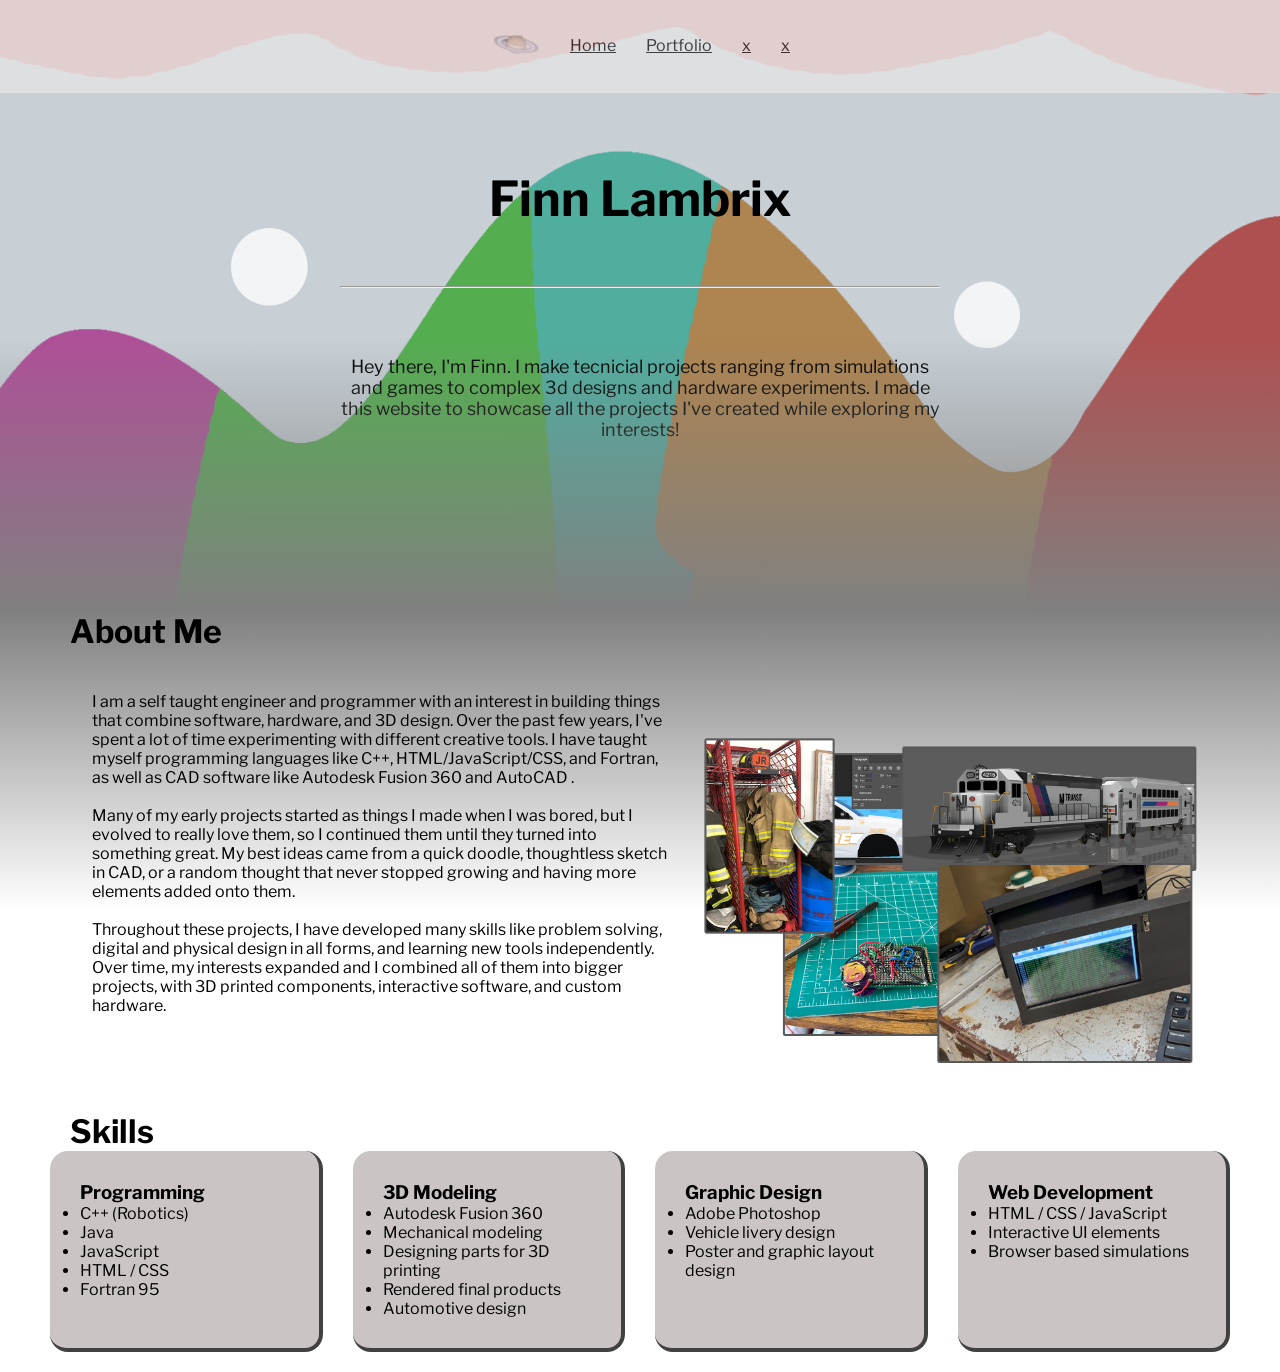
==== index.html @ 9bc8697d "Initial commit" ====
<!DOCTYPE html>
<html>
<head>
<title>Finn Lambrix</title>
  <meta name="viewport" content="width=device-width, initial-scale=1">
  <link href="mainStyle.css" rel="stylesheet">
  <link href="https://fonts.googleapis.com/css2?family=Libre+Franklin:wght@500&display=swap" rel="stylesheet">
  <link rel="icon" type="image/x-icon" href="media/saturn_logo.png">

  <style>
    html, body {
      overflow-x: hidden; 
      max-width: 100%;
      margin: 0;
      padding: 0;
    }

    h1.thick {
      font-weight: bold;
    } 

.image-container {
  width: 100%;
  height: auto;
  position: relative;
  overflow: hidden;
}
.image-container img {
  width: 100%;
  height: auto;
  object-fit: cover;
}
.overlay-text {
  position: absolute;
  top: 50%;
  left: 50%;
  transform: translate(-50%, -50%);
  color: black; 
  text-align: center;
}

.left-text-about {
  width: 50%;                
  margin-right: auto;     
  margin-left: 60px;     
  text-align: left;    
  padding: 20px;
  box-sizing: border-box;
}

.content {
padding-top: 1px;
padding-bottom: 20px;
}

.tabbedOver {
  padding-left: 50px;
}

.sideBySide {
  display: flex;
  flex-wrap: wrap;
  position: relative;
  height: 500px;
}

.sideBySide p {
  margin-top: 60px;
  margin-left: -150px;
}

.tabOver2 {
  margin-left: 50px;
}

.allYourDucksInaRow {
  display: flex;
  flex-wrap: wrap;
  justify-content: center;
  gap: 30px;
  padding: 0 30px;
  box-sizing: border-box;
  
}

.list {
  margin: 0;
  background: rgb(202, 196, 196);
  padding: 30px;
  border-radius: 18px;
  width: 260px;
  flex: 1 1 260px;
  max-width: 100%;
  box-sizing: border-box;
  border-right: 4px solid rgb(66, 65, 65);
  border-bottom: 4px solid rgb(66, 65, 65);
}

.list :not(h3):not(ul) {
  transition: transform 0.15s ease-in-out;
}

.list :hover:not(h3):not(ul) {
  transform: scale(1.05);
}

#collage {
  position: relative;
  transform: scale(0.4);
  transform-origin: top left;
  opacity: 1;
  max-width: 100%;
  margin-left: 55%;
  margin-top: -300px;
}

#contentBottom {
  margin-top: -500px;
}
  </style>
</head>

<body style="font-family: 'Libre Franklin', sans-serif;">

  <div id="uberbar">
    <img src="media/saturn_logo.png" alt="logo">
    <a href="index.html" style="color: black">Home</a>
    <a href="portfolio.html" style="color: black">Portfolio</a>
    <a href="x.html" style="color: black">x</a>
    <a href="x.html" style="color: black">x</a>
  </div>

  <div class="image-container">
    <img src="media/placeholder_background.png" alt="Logo">
    <div id="banner-gradient"></div>

    <div class="overlay-text">
      <h1>Finn Lambrix</h1>
      <br>
      <hr> 
      <br>
      <p>
        Hey there, I'm Finn. I make tecnicial projects ranging from simulations and games to complex 3d designs and hardware experiments. 
        I made this website to showcase all the projects I've created while exploring my interests!
      </p>
    </div>
  </div>

  <div class="content">
    <div id="footer-gradient"></div> 

<div class="sideBySide">
      <h1 class="tabbedOver">About Me</h1>
      <p class="left-text-about">

          I am a self taught engineer and programmer with an interest in building things that combine software, hardware, and 3D design. Over the past few years, I've spent a lot of time experimenting with different creative tools. I have taught myself programming languages like C++, HTML/JavaScript/CSS, and Fortran, as well as CAD software like Autodesk Fusion 360 and AutoCAD .
          <br><br>
          Many of my early projects started as things I made when I was bored, but I evolved to really love them, so I continued them until they turned into something great. My best ideas came from a quick doodle, thoughtless sketch in CAD, or a random thought that never stopped growing and having more elements added onto them. 
          <br><br>
          Throughout these projects, I have developed many skills like problem solving, digital and physical design in all forms, and learning new tools independently. Over time, my interests expanded and I combined all of them into bigger projects, with 3D printed components, interactive software, and custom hardware.
      </p>
      <img id="collage" src="media/aboutcollage3.png" alt="Portfolio, Photo">

</div>
         <h1 class="tabOver2">Skills</h1>
       <div class="allYourDucksInaRow">
       <div class="list">
          <h3>Programming</h3>
            <ul>
              <li>C++ (Robotics)</li>
              <li>Java</li>
              <li>JavaScript</li>
              <li>HTML / CSS</li>
              <li>Fortran 95</li>
            </ul> 
          </div>
            <div class="list">
          <h3>3D Modeling</h3>
<ul>
              <li>Autodesk Fusion 360</li>
              <li>Mechanical modeling</li>
              <li>Designing parts for 3D printing</li>
              <li>Rendered final products</li>
              <li>Automotive design</li>
            </ul> 
          </div>
<div class="list">
          <h3>Graphic Design</h3>
        <ul>
              <li>Adobe Photoshop</li>
              <li>Vehicle livery design</li>
              <li>Poster and graphic layout design</li>
            </ul> 
          </div>
            <div class="list">
          <h3>Web Development</h3>
        <ul>
              <li>HTML / CSS / JavaScript</li>
              <li>Interactive UI elements</li>
              <li>Browser based simulations</li>
            </ul> 

          </div>
      </div>
    </div>
  </div>

 

</body>
</html>
---- mainStyle.css ----
* {
  margin: 0;
  padding: 0;
}

body {
  background-color: transparent;
  position: relative;
  color: #000; 
  font-family: sans-serif;
  margin: 0; 
}



.content {
  background: transparent;
  padding: 20px;
  position: relative;
}




h1 {
  background: none
}

#footer-gradient {
  background: linear-gradient(to bottom, rgba(128, 128, 128, 1), rgba(128, 128, 128, 0));
  position: absolute;
  top: 0;
  left: 0;
  width: 100%;
  height: 300px;
  z-index: 0;
  pointer-events: none;
}

.content > *:not(#footer-gradient) {
  position: relative;
  z-index: 1;
}

#banner-gradient {
  background: linear-gradient(to bottom, rgba(255, 0, 0, 0) 0%, rgba(255, 0, 0, 0) 55%, rgb(128, 128, 128) 100%);
  position: absolute;
  inset: 0;
  z-index: 1;
  pointer-events: none;
}

.image-container {
  position: relative;
  display: block;
}

.image-container img {
  display: block;
  width: 100%;
  height: auto;
}

.overlay-text {
  font-family: 'Libre Franklin', sans-serif;
  position: absolute;
  top: 50%; 
  left: 50%; 
  transform: translate(-50%, -50%); 
  background-color: transparent; 
  color: #000; 
  padding: 10px 20px; 
  font-size: 48px; 
  text-align: center;
}



.overlay-text h1 {
  font-size: 48px;
  margin: 0;
}

.overlay-text p {
  font-size: 18px;
  margin: 10px 0 0 0;
}



img {
  opacity: 0.9;
}


#uberbar {
  border-bottom: 3px solid #e7e7e7;
  background: #e5e5e5;
  opacity: 0.7;
  padding: 20px;
  position: fixed;
  top: 0;
  left: 0;
  z-index: 2000;
  width: 100%;
  box-sizing: border-box;
  text-decoration-line: underline;
  display: flex;
  align-items: center;    
  justify-content: center;
  gap: 30px;         
}


.image-row {
  display: flex;              
  justify-content: space-evenly; 
  align-items: center;        
  margin-top: 20px;
  margin-left: 60px;
}

.image-row img {
  width: 90%;                
  height: auto;       
  border-radius: 16px;
  transition: transform 0.3s;
}

.image-row img:hover {
  transform: scale(1.05);   
  cursor: context-menu;        
}


.centered {
  position: absolute;
  top: 50%;
  left: 50%;
  transform: translate(-50%, -50%);
}



.right-text {
  width: 40%;               
  margin-left: auto;       
  margin-right: 20px;        
  text-align: left;        
  padding: 20px;
  box-sizing: border-box;
}

.left-text {
  width: 50%;
  text-align: left;
  box-sizing: border-box;
  padding: 20px;
}

.left-image {
  width: 40%;               
  margin-right: 60px;        
  padding: 20px;
  box-sizing: border-box;
}


.right-image {
  width: 40%;
  float: right;
  padding: 20px;
  box-sizing: border-box;
}

.left-image {
  width: 40%;
  float: left;
  padding: 20px;
  box-sizing: border-box;
}

.mid-image {
  width: 40%;
  float: middle;
  padding: 20px;
  box-sizing: border-box;
}



body {
  background-color: white;
}


.container {
  letter-spacing: 1px;
  font-size: 18px;
  display: flex;
  align-items: center;
}


#dropdownContent {
  background-color: #f9f9f9;
  margin-top: 10px;
}

.dropdown-box {
  display: flex;
  visibility: hidden;
  opacity: 0;
  position: absolute;
  transition: visibility 0s, opacity 0.2s linear;
  align-items: flex-start;
  justify-content: space-between;
  padding: 20px;
  gap: 20px;
  flex-wrap: nowrap;     
}

.left-content {
  width: 75%;               
}

.right-image {
  width: 20%;             
  height: auto;
  object-fit: cover;
}

.dropdown-toggle:checked + .not-selectable + .dropdown-box {
  visibility: visible;
  opacity: 1;
  position: relative;
}

.dropdown-toggle {
  display: none;
}


.not-selectable {
  -webkit-touch-callout: none;
  -webkit-user-select: none;
  -khtml-user-select: none;
  -moz-user-select: none;
  -ms-user-select: none;
  user-select: none;
}

.slideshow-container {
  position: relative;
  width: 60%;
  height: 600px;
}

.slide {
  position: relative;
  width: 100%;
  height: 100%;
  display: none;
}

.slide:first-child {
  display: block;
}

.slide img {
  width: 100%;
  height: 100%;
  object-fit: contain;
}

.prev, .next {
  position: absolute;
  top: 50%;
  transform: translateY(-50%);
  width: auto;
  padding: calc(16px * 0.6); 
  font-size: calc(24px); 
  color: black;
  font-weight: bold;
  transition: 0.5s ease;
  border-radius: 0 3px 3px 0;
  cursor: pointer;
  margin-top: calc(-22px * 0.5); 
}

.next {
  right: 0;
  border-radius: 3px 0 0 3px;
}


/* FROM HERE DOWN IS MY BAD WAY OF STORING HIDDEN BOX STUFF*/
#toggleDropdownGD:not(:checked) ~ label .label-expanded {
  display: none;
}

#toggleDropdownGD:checked ~ label .label-collapsed {
  display: none;
}

#toggleDropdownGD:checked ~ label .label-expanded {
  display: inline;
}

#toggleDropdownDISMOD:not(:checked) ~ label .label-expanded {
  display: none;
}

#toggleDropdownDISMOD:checked ~ label .label-collapsed {
  display: none;
}

#toggleDropdownDISMOD:checked ~ label .label-expanded {
  display: inline;
}

#toggleDropdownRBLXM:not(:checked) ~ label .label-expanded {
  display: none;
}

#toggleDropdownRBLXM:checked ~ label .label-collapsed {
  display: none;
}

#toggleDropdownRBLXM:checked ~ label .label-expanded {
  display: inline;
}

#toggleDropdownRBLXR:not(:checked) ~ label .label-expanded {
  display: none;
}

#toggleDropdownRBLXR:checked ~ label .label-collapsed {
  display: none;
}

#toggleDropdownRBLXR:checked ~ label .label-expanded {
  display: inline;
}



#toggleDropdown001:not(:checked) ~ label .label-expanded {
  display: none;
}
#toggleDropdown001:checked ~ label .label-collapsed {
  display: none;
}
#toggleDropdown001:checked ~ label .label-expanded {
  display: inline;
}

#toggleDropdown002:not(:checked) ~ label .label-expanded {
  display: none;
}
#toggleDropdown002:checked ~ label .label-collapsed {
  display: none;
}
#toggleDropdown002:checked ~ label .label-expanded {
  display: inline;
}

#toggleDropdown003:not(:checked) ~ label .label-expanded {
  display: none;
}
#toggleDropdown003:checked ~ label .label-collapsed {
  display: none;
}
#toggleDropdown003:checked ~ label .label-expanded {
  display: inline;
}
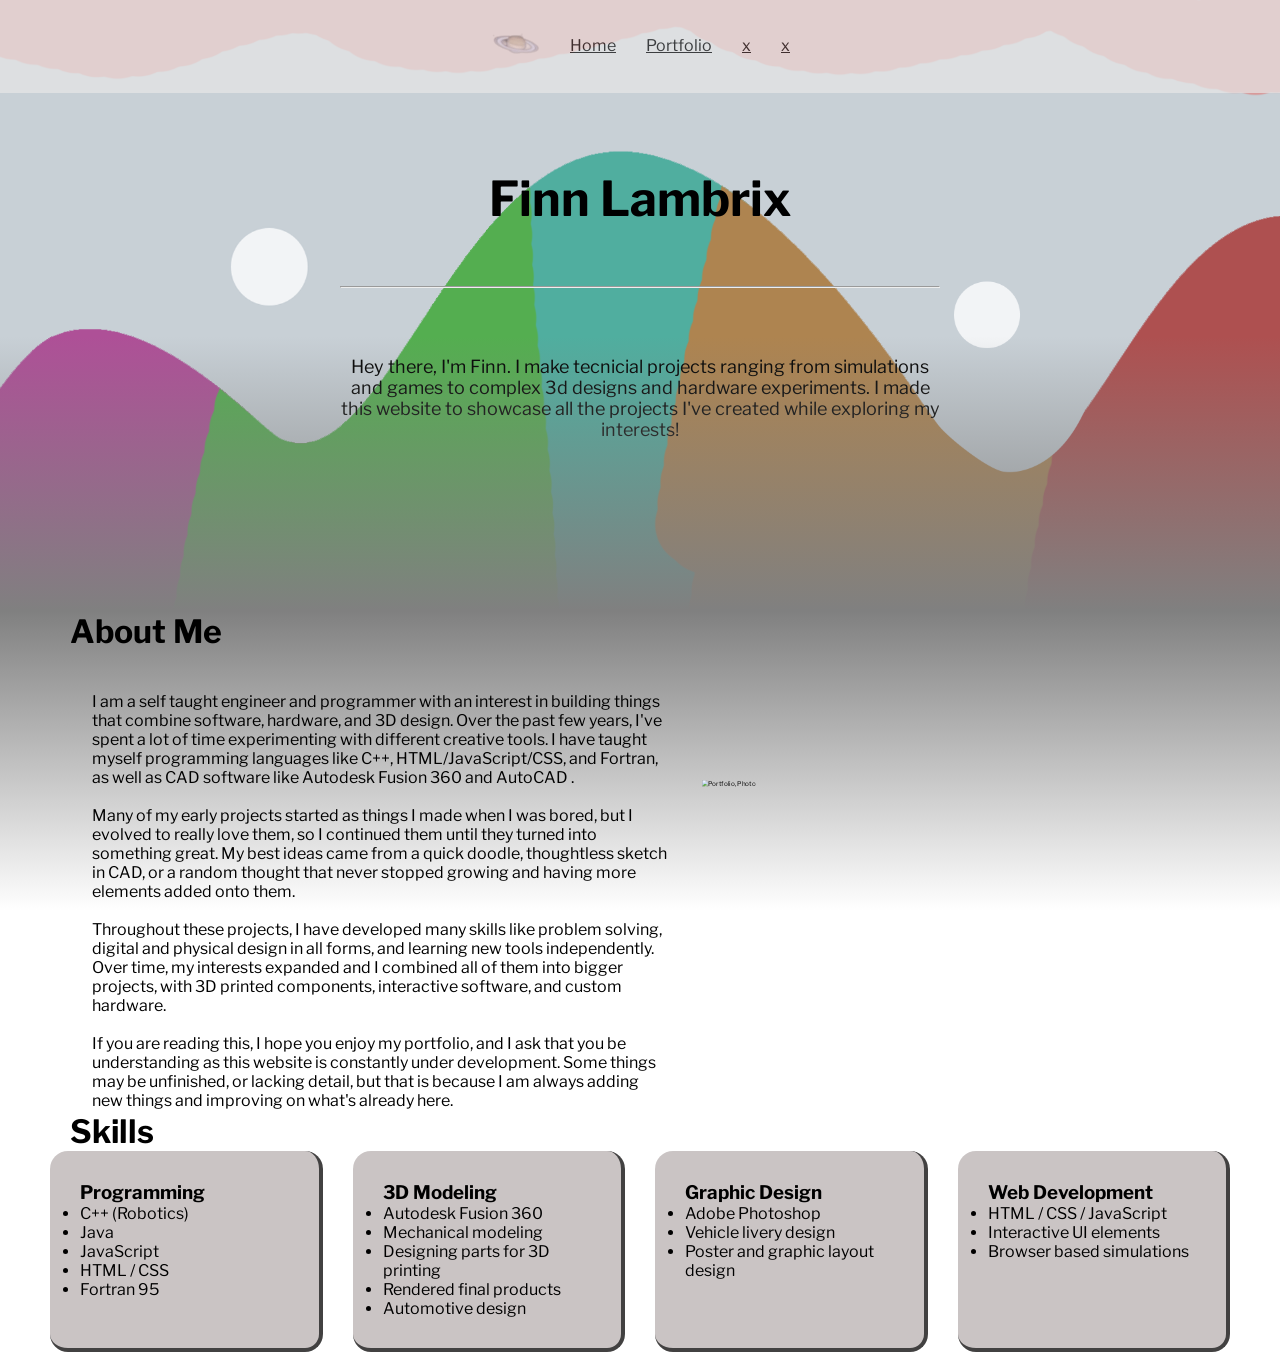
==== commit 5eaed9ce: "more media and stuff" ====
--- a/index.html
+++ b/index.html
@@ -26,7 +26,7 @@
   overflow: hidden;
 }
 .image-container img {
-  width: 100%;
+  width: 100%; 
   height: auto;
   object-fit: cover;
 }
@@ -111,7 +111,7 @@
   opacity: 1;
   max-width: 100%;
   margin-left: 55%;
-  margin-top: -300px;
+  margin-top: -350px;
 }
 
 #contentBottom {
@@ -158,6 +158,8 @@
           Many of my early projects started as things I made when I was bored, but I evolved to really love them, so I continued them until they turned into something great. My best ideas came from a quick doodle, thoughtless sketch in CAD, or a random thought that never stopped growing and having more elements added onto them. 
           <br><br>
           Throughout these projects, I have developed many skills like problem solving, digital and physical design in all forms, and learning new tools independently. Over time, my interests expanded and I combined all of them into bigger projects, with 3D printed components, interactive software, and custom hardware.
+          <br><br>
+          If you are reading this, I hope you enjoy my portfolio, and I ask that you be understanding as this website is constantly under development. Some things may be unfinished, or lacking detail, but that is because I am always adding new things and improving on what's already here. 
       </p>
       <img id="collage" src="media/aboutcollage3.png" alt="Portfolio, Photo">
 
@@ -205,7 +207,6 @@
     </div>
   </div>
 
- 
 
 </body>
 </html>
--- a/mainStyle.css
+++ b/mainStyle.css
@@ -294,83 +294,6 @@
 }
 
 
-/* FROM HERE DOWN IS MY BAD WAY OF STORING HIDDEN BOX STUFF*/
-#toggleDropdownGD:not(:checked) ~ label .label-expanded {
-  display: none;
-}
-
-#toggleDropdownGD:checked ~ label .label-collapsed {
-  display: none;
-}
-
-#toggleDropdownGD:checked ~ label .label-expanded {
-  display: inline;
-}
-
-#toggleDropdownDISMOD:not(:checked) ~ label .label-expanded {
-  display: none;
-}
-
-#toggleDropdownDISMOD:checked ~ label .label-collapsed {
-  display: none;
-}
-
-#toggleDropdownDISMOD:checked ~ label .label-expanded {
-  display: inline;
-}
-
-#toggleDropdownRBLXM:not(:checked) ~ label .label-expanded {
-  display: none;
-}
-
-#toggleDropdownRBLXM:checked ~ label .label-collapsed {
-  display: none;
-}
-
-#toggleDropdownRBLXM:checked ~ label .label-expanded {
-  display: inline;
-}
-
-#toggleDropdownRBLXR:not(:checked) ~ label .label-expanded {
-  display: none;
-}
-
-#toggleDropdownRBLXR:checked ~ label .label-collapsed {
-  display: none;
-}
-
-#toggleDropdownRBLXR:checked ~ label .label-expanded {
-  display: inline;
-}
-
-
-
-#toggleDropdown001:not(:checked) ~ label .label-expanded {
-  display: none;
-}
-#toggleDropdown001:checked ~ label .label-collapsed {
-  display: none;
-}
-#toggleDropdown001:checked ~ label .label-expanded {
-  display: inline;
-}
-
-#toggleDropdown002:not(:checked) ~ label .label-expanded {
-  display: none;
-}
-#toggleDropdown002:checked ~ label .label-collapsed {
-  display: none;
-}
-#toggleDropdown002:checked ~ label .label-expanded {
-  display: inline;
-}
-
-#toggleDropdown003:not(:checked) ~ label .label-expanded {
-  display: none;
-}
-#toggleDropdown003:checked ~ label .label-collapsed {
-  display: none;
-}
-#toggleDropdown003:checked ~ label .label-expanded {
-  display: inline;
-}+
+
+
